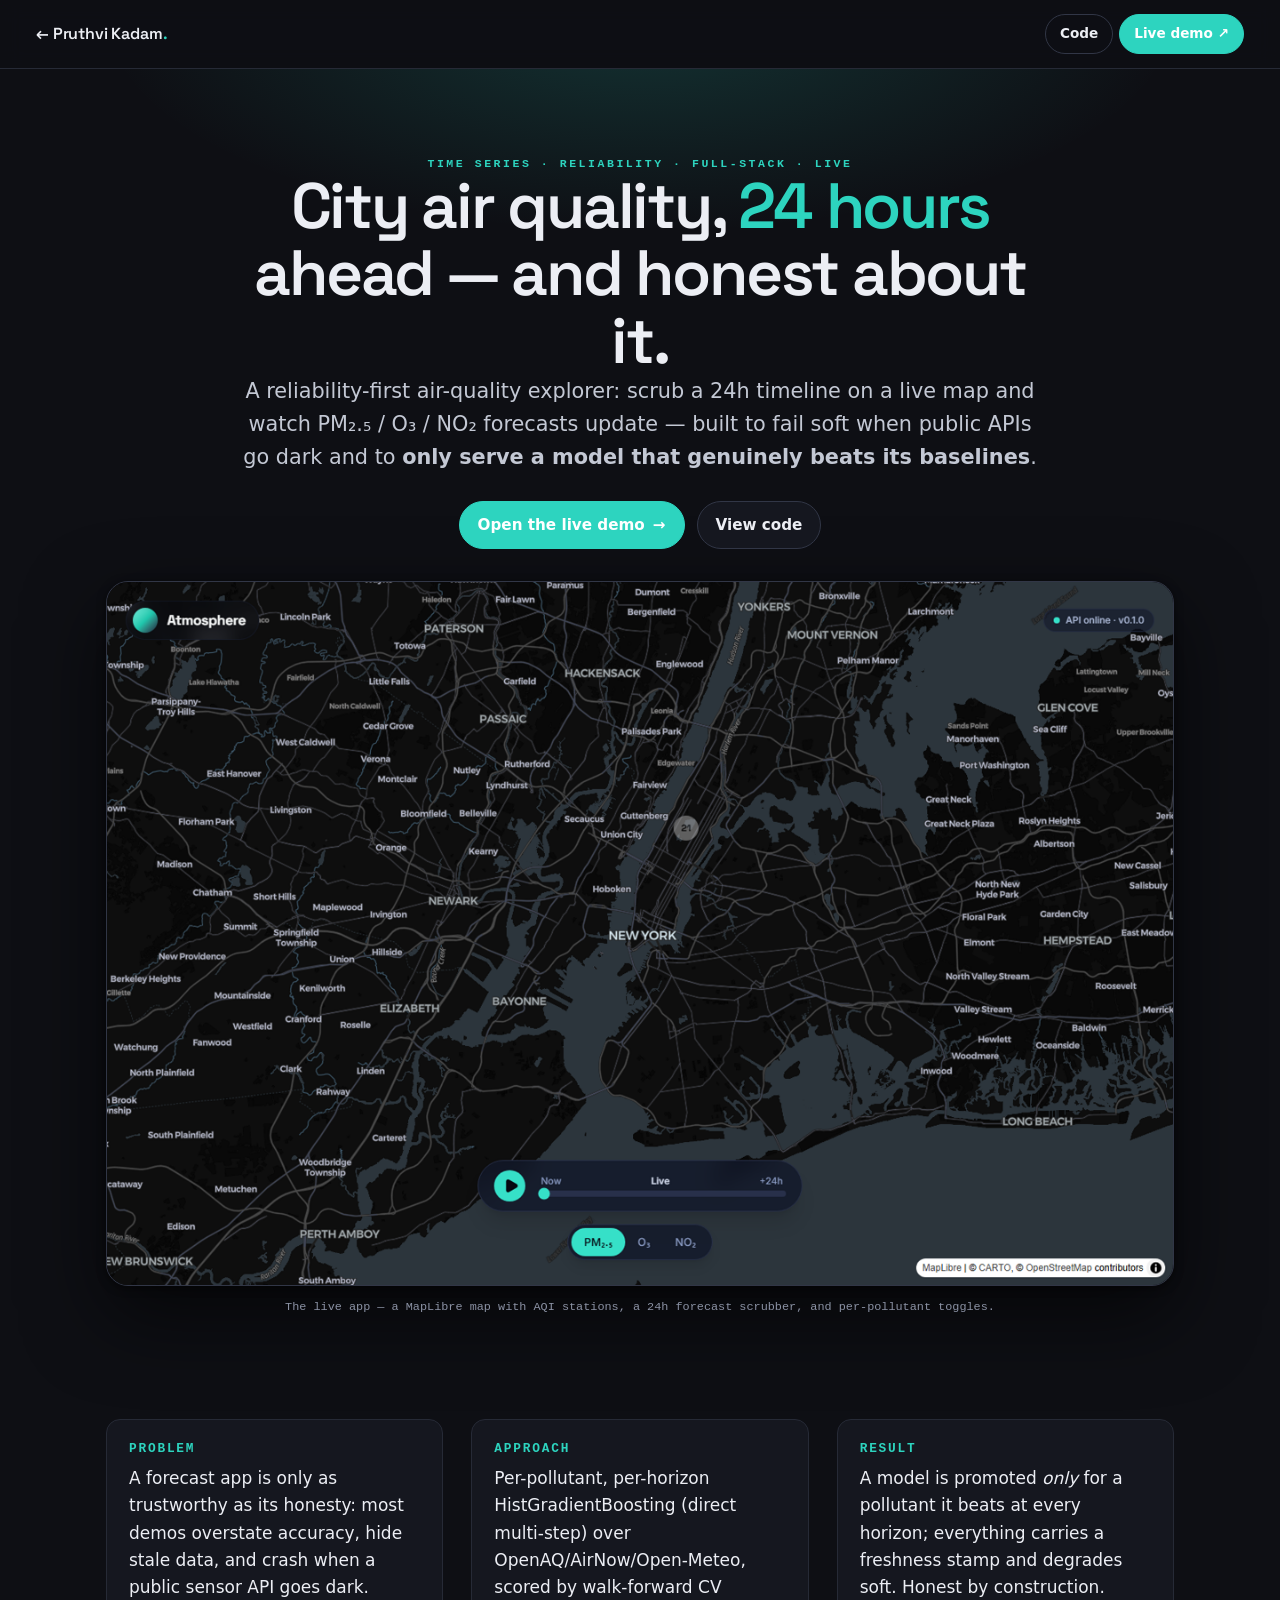
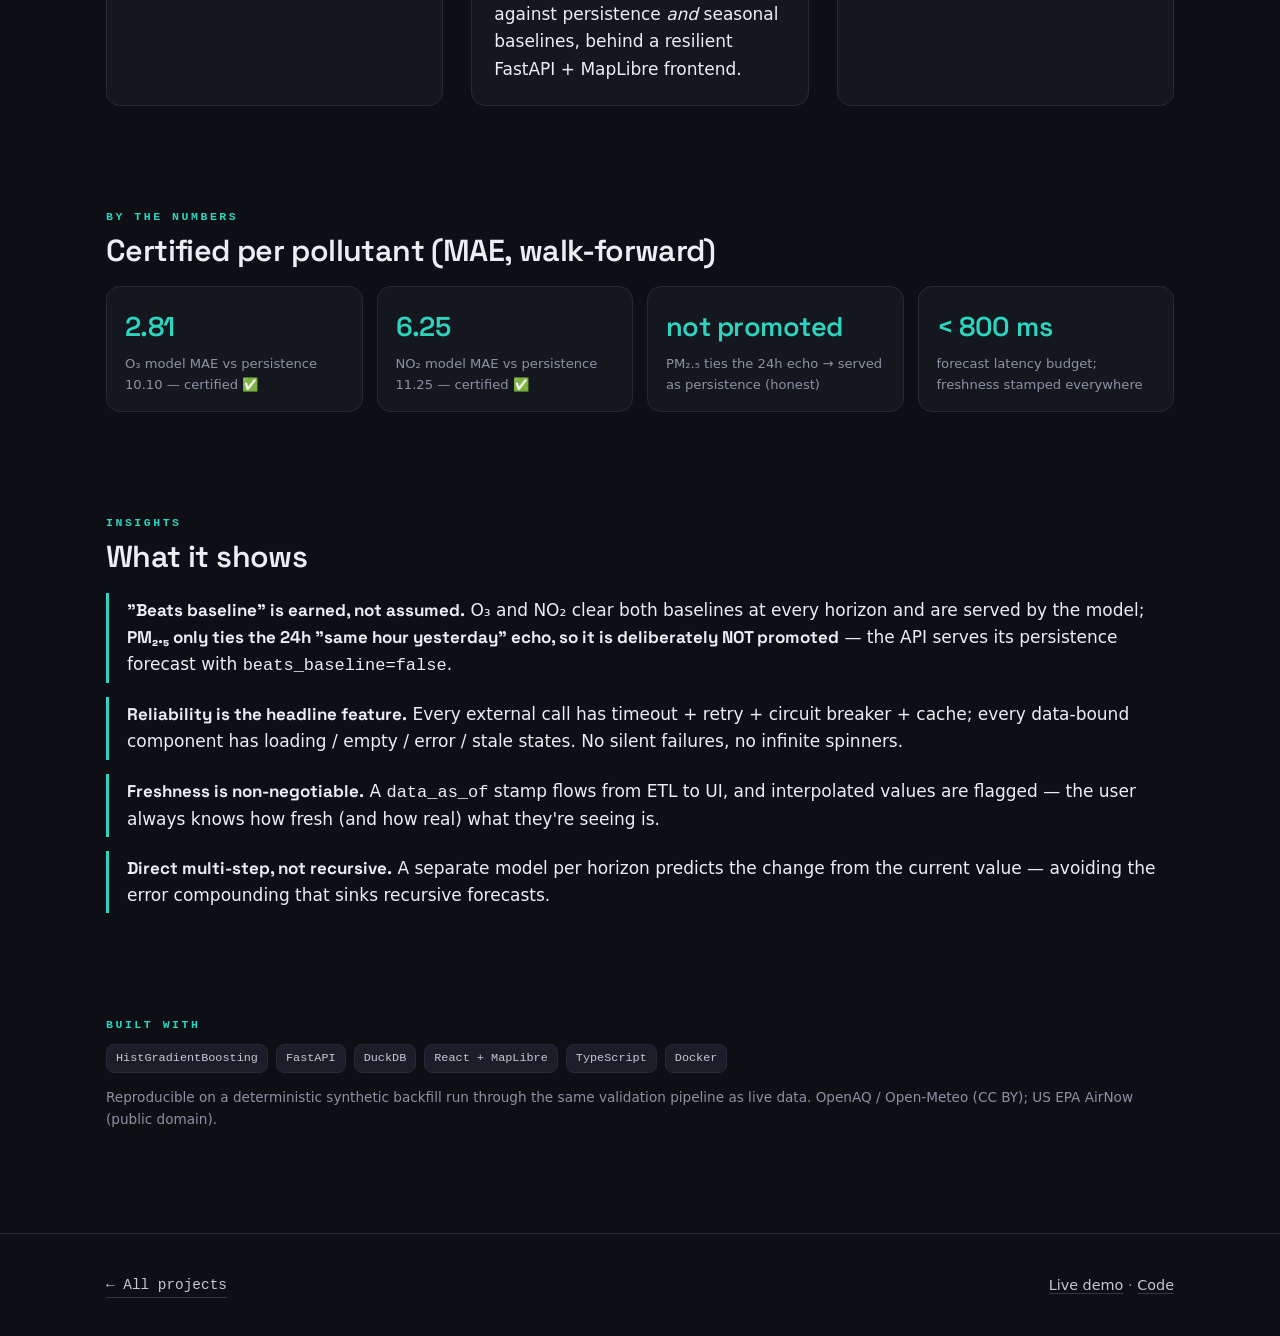
==== p/atmosphere.html @ 10354fe1 "feat: add Atmosphere flagship card + case-study page (live HF deploy, real screenshot)" ====
<!DOCTYPE html>
<html lang="en">

<head>
  <meta charset="UTF-8" />
  <meta name="viewport" content="width=device-width, initial-scale=1.0" />
  <meta name="description" content="Atmosphere — reliability-first urban air-quality forecasting on an interactive MapLibre map. Per-pollutant HistGradientBoosting, honestly certified against baselines. Full-stack React + FastAPI. By Pruthvi Kadam." />
  <title>Atmosphere — Pruthvi Kadam</title>
  <link rel="preconnect" href="https://fonts.googleapis.com" />
  <link rel="preconnect" href="https://fonts.gstatic.com" crossorigin />
  <link href="https://fonts.googleapis.com/css2?family=Space+Grotesk:wght@400;500;600;700&display=swap" rel="stylesheet" />
  <link rel="stylesheet" href="../styles.css" />
  <style>
    /* Archetype: MAP / ATMOSPHERE — dark, teal accent; real map screenshot as the hero. */
    body { --accent: #2dd4bf; }
    .p-hero { text-align: center; padding-block: clamp(40px, 7vw, 86px) clamp(20px,3vw,32px); }
    .p-hero::before { content:""; position:absolute; inset:0; z-index:-1;
      background: radial-gradient(60% 60% at 50% -10%, color-mix(in srgb, var(--accent) 18%, transparent), transparent 70%); }
    .p-hero .lead { margin-inline:auto; }
    .cta-row { display:flex; gap:12px; justify-content:center; flex-wrap:wrap; margin-top:26px; }
    .shot { margin: 0 auto; max-width: 1100px; }
    .shot img { width:100%; border:1px solid var(--line-2); border-radius: var(--r-lg); box-shadow: var(--shadow-lg); display:block; }
    .shot figcaption { font-family: var(--mono); font-size:.74rem; color: var(--muted); text-align:center; margin-top:12px; }
  </style>
</head>

<body class="theme-dark">
  <nav class="nav">
    <a class="brand" href="../index.html">← Pruthvi Kadam<span class="dot">.</span></a>
    <div class="nav-links">
      <a class="btn btn-ghost btn-sm" href="https://huggingface.co/spaces/1luciferxlucifer1/atmosphere/tree/main" target="_blank" rel="noopener">Code</a>
      <a class="btn btn-primary btn-sm" href="https://1luciferxlucifer1-atmosphere.hf.space" target="_blank" rel="noopener">Live demo ↗</a>
    </div>
  </nav>

  <header class="p-hero">
    <div class="container">
      <p class="eyebrow">Time Series · Reliability · Full-stack · Live</p>
      <h1 class="p-title" style="max-width:19ch; margin-inline:auto;">City air quality, <span style="color:var(--accent)">24 hours</span> ahead — and honest about it.</h1>
      <p class="lead">A reliability-first air-quality explorer: scrub a 24h timeline on a live map and watch PM₂.₅ / O₃ / NO₂ forecasts update — built to fail soft when public APIs go dark and to <strong>only serve a model that genuinely beats its baselines</strong>.</p>
      <div class="cta-row">
        <a class="btn btn-primary" href="https://1luciferxlucifer1-atmosphere.hf.space" target="_blank" rel="noopener">Open the live demo <span class="arrow">→</span></a>
        <a class="btn" href="https://huggingface.co/spaces/1luciferxlucifer1/atmosphere/tree/main" target="_blank" rel="noopener">View code</a>
      </div>
    </div>
  </header>

  <section class="section container" style="padding-top:0;">
    <figure class="shot">
      <img src="../assets/atmosphere.png" alt="Atmosphere UI: a dark MapLibre map with an AQI station marker, a Now-to-+24h forecast scrubber, and PM2.5 / O3 / NO2 toggles" loading="lazy" />
      <figcaption>The live app — a MapLibre map with AQI stations, a 24h forecast scrubber, and per-pollutant toggles.</figcaption>
    </figure>
  </section>

  <main>
    <section class="section container" style="padding-top:0;">
      <div class="par">
        <div class="block"><h3>Problem</h3><p class="pdesc">A forecast app is only as trustworthy as its honesty: most demos overstate accuracy, hide stale data, and crash when a public sensor API goes dark.</p></div>
        <div class="block"><h3>Approach</h3><p class="pdesc">Per-pollutant, per-horizon HistGradientBoosting (direct multi-step) over OpenAQ/AirNow/Open-Meteo, scored by walk-forward CV against persistence <em>and</em> seasonal baselines, behind a resilient FastAPI + MapLibre frontend.</p></div>
        <div class="block"><h3>Result</h3><p class="pdesc">A model is promoted <em>only</em> for a pollutant it beats at every horizon; everything carries a freshness stamp and degrades soft. Honest by construction.</p></div>
      </div>
    </section>

    <section class="section container" style="padding-top:0;">
      <p class="eyebrow">By the numbers</p>
      <h2 style="font-size:clamp(1.4rem,3vw,1.9rem); margin:8px 0 20px;">Certified per pollutant (MAE, walk-forward)</h2>
      <div class="metric-grid">
        <div class="metric"><div class="n">2.81</div><div class="l">O₃ model MAE vs persistence 10.10 — certified ✅</div></div>
        <div class="metric"><div class="n">6.25</div><div class="l">NO₂ model MAE vs persistence 11.25 — certified ✅</div></div>
        <div class="metric"><div class="n">not promoted</div><div class="l">PM₂.₅ ties the 24h echo → served as persistence (honest)</div></div>
        <div class="metric"><div class="n">&lt; 800 ms</div><div class="l">forecast latency budget; freshness stamped everywhere</div></div>
      </div>
    </section>

    <section class="section container" style="padding-top:0;">
      <p class="eyebrow">Insights</p>
      <h2 style="font-size:clamp(1.4rem,3vw,1.9rem); margin:8px 0 20px;">What it shows</h2>
      <div class="insights">
        <p class="insight"><b>"Beats baseline" is earned, not assumed.</b> O₃ and NO₂ clear both baselines at every horizon and are served by the model; <b>PM₂.₅ only ties the 24h "same hour yesterday" echo, so it is deliberately NOT promoted</b> — the API serves its persistence forecast with <code>beats_baseline=false</code>.</p>
        <p class="insight"><b>Reliability is the headline feature.</b> Every external call has timeout + retry + circuit breaker + cache; every data-bound component has loading / empty / error / stale states. No silent failures, no infinite spinners.</p>
        <p class="insight"><b>Freshness is non-negotiable.</b> A <code>data_as_of</code> stamp flows from ETL to UI, and interpolated values are flagged — the user always knows how fresh (and how real) what they're seeing is.</p>
        <p class="insight"><b>Direct multi-step, not recursive.</b> A separate model per horizon predicts the change from the current value — avoiding the error compounding that sinks recursive forecasts.</p>
      </div>
    </section>

    <section class="section container" style="padding-top:0;">
      <p class="eyebrow">Built with</p>
      <div class="chips" style="margin-top:10px;">
        <span class="chip">HistGradientBoosting</span><span class="chip">FastAPI</span><span class="chip">DuckDB</span>
        <span class="chip">React + MapLibre</span><span class="chip">TypeScript</span><span class="chip">Docker</span>
      </div>
      <p class="muted" style="margin-top:14px; font-size:.85rem;">Reproducible on a deterministic synthetic backfill run through the same validation pipeline as live data. OpenAQ / Open-Meteo (CC BY); US EPA AirNow (public domain).</p>
    </section>
  </main>

  <footer class="foot">
    <div class="container" style="display:flex; justify-content:space-between; flex-wrap:wrap; gap:12px;">
      <a class="backlink" href="../index.html">← All projects</a>
      <span><a href="https://1luciferxlucifer1-atmosphere.hf.space" target="_blank" rel="noopener">Live demo</a> · <a href="https://huggingface.co/spaces/1luciferxlucifer1/atmosphere/tree/main" target="_blank" rel="noopener">Code</a></span>
    </div>
  </footer>
</body>

</html>
---- styles.css ----
/* ============================================================================
   Pruthvi Kadam — portfolio design system
   Shared foundation. Each page sets its own --accent / theme + archetype on top,
   so the front page and every project page look distinct while staying coherent.
   Plain CSS, no build. Mobile-first. Honors prefers-reduced-motion.
   ========================================================================== */

/* ---------- Tokens (light default) ---------- */
:root {
  --bg: #fbfbfa;
  --surface: #ffffff;
  --surface-2: #f4f5f3;
  --ink: #16181d;
  --ink-2: #3c4250;
  --muted: #6b7280;
  --line: #e7e8e3;
  --line-2: #d9dbd4;

  --accent: #3b5bdb;          /* per-page override */
  --accent-ink: #1e2a78;
  --accent-soft: color-mix(in srgb, var(--accent) 12%, transparent);
  --accent-line: color-mix(in srgb, var(--accent) 38%, transparent);

  --ok: #2f9e44;
  --warn: #e8861a;
  --alert: #e03131;

  --maxw: 1140px;
  --gap: clamp(16px, 3vw, 28px);
  --r-sm: 8px;
  --r: 14px;
  --r-lg: 22px;
  --shadow: 0 1px 2px rgba(16,18,29,.04), 0 8px 30px rgba(16,18,29,.06);
  --shadow-lg: 0 2px 6px rgba(16,18,29,.06), 0 20px 60px rgba(16,18,29,.12);

  --display: "Space Grotesk", ui-sans-serif, system-ui, -apple-system, "Segoe UI", sans-serif;
  --body: ui-sans-serif, system-ui, -apple-system, "Segoe UI", Roboto, Helvetica, Arial, sans-serif;
  --mono: ui-monospace, "JetBrains Mono", "SFMono-Regular", Menlo, Consolas, monospace;
}

/* Dark theme: any element/page with .theme-dark flips the palette via the same tokens. */
.theme-dark {
  --bg: #0e0f14;
  --surface: #15171f;
  --surface-2: #1b1e28;
  --ink: #eceef4;
  --ink-2: #c3c8d4;
  --muted: #8b92a4;
  --line: #262a36;
  --line-2: #313646;
  --shadow: 0 1px 2px rgba(0,0,0,.4), 0 10px 40px rgba(0,0,0,.5);
  --shadow-lg: 0 2px 8px rgba(0,0,0,.5), 0 30px 80px rgba(0,0,0,.6);
}

/* ---------- Reset / base ---------- */
*, *::before, *::after { box-sizing: border-box; }
html { scroll-behavior: smooth; -webkit-text-size-adjust: 100%; }
body {
  margin: 0;
  font-family: var(--body);
  background: var(--bg);
  color: var(--ink);
  line-height: 1.6;
  font-size: 17px;
  -webkit-font-smoothing: antialiased;
  text-rendering: optimizeLegibility;
}
img { max-width: 100%; display: block; }
a { color: inherit; text-decoration: none; }
::selection { background: var(--accent); color: #fff; }

h1, h2, h3 { font-family: var(--display); font-weight: 600; letter-spacing: -0.02em; line-height: 1.05; margin: 0; }
p { margin: 0; }

/* ---------- Layout ---------- */
.container { width: 100%; max-width: var(--maxw); margin-inline: auto; padding-inline: clamp(18px, 4vw, 36px); }
.container-narrow { max-width: 880px; }
.section { padding-block: clamp(48px, 8vw, 104px); }
.stack > * + * { margin-top: var(--flow, 1rem); }
.eyebrow {
  font-family: var(--mono); font-size: .72rem; letter-spacing: .22em; text-transform: uppercase;
  color: var(--accent); font-weight: 600; margin: 0;
}
.lead { font-size: clamp(1.05rem, 2vw, 1.3rem); color: var(--ink-2); max-width: 60ch; }
.muted { color: var(--muted); }

/* ---------- Nav ---------- */
.nav {
  position: sticky; top: 0; z-index: 50;
  display: flex; align-items: center; justify-content: space-between;
  gap: 16px; padding: 14px clamp(18px, 4vw, 36px);
  background: color-mix(in srgb, var(--bg) 82%, transparent);
  backdrop-filter: saturate(1.4) blur(10px);
  border-bottom: 1px solid var(--line);
}
.nav .brand { font-family: var(--display); font-weight: 600; letter-spacing: -0.01em; font-size: 1rem; }
.nav .brand .dot { color: var(--accent); }
.nav-links { display: flex; gap: 6px; flex-wrap: wrap; align-items: center; }

/* ---------- Buttons ---------- */
.btn {
  --pad: 11px 18px;
  display: inline-flex; align-items: center; gap: 8px;
  padding: var(--pad); border-radius: 999px; font-size: .95rem; font-weight: 600;
  border: 1px solid var(--line-2); background: var(--surface); color: var(--ink);
  transition: transform .14s ease, border-color .14s ease, background .14s ease, box-shadow .14s ease;
  white-space: nowrap; cursor: pointer;
}
.btn:hover { transform: translateY(-2px); border-color: var(--accent); box-shadow: var(--shadow); }
.btn-primary { background: var(--accent); border-color: var(--accent); color: #fff; }
.btn-primary:hover { background: color-mix(in srgb, var(--accent) 88%, #000); }
.btn-ghost { background: transparent; }
.btn-sm { --pad: 8px 14px; font-size: .85rem; }
.btn .arrow { transition: transform .15s ease; }
.btn:hover .arrow { transform: translateX(3px); }

/* ---------- Pills / chips / tags ---------- */
.pill {
  display: inline-flex; align-items: center; gap: 7px;
  font-size: .76rem; font-weight: 600; letter-spacing: .02em;
  padding: 5px 11px; border-radius: 999px; border: 1px solid var(--line-2); color: var(--ink-2);
}
.pill .led { width: 7px; height: 7px; border-radius: 50%; background: var(--ok); box-shadow: 0 0 0 3px color-mix(in srgb, var(--ok) 22%, transparent); }
.pill.is-progress .led { background: var(--warn); box-shadow: 0 0 0 3px color-mix(in srgb, var(--warn) 22%, transparent); }
.chip {
  font-family: var(--mono); font-size: .74rem; font-weight: 500;
  padding: 4px 9px; border-radius: var(--r-sm); background: var(--surface-2); color: var(--ink-2);
  border: 1px solid var(--line);
}
.chips { display: flex; flex-wrap: wrap; gap: 8px; }

/* ---------- Stats / metrics ---------- */
.stat-row { display: flex; flex-wrap: wrap; gap: clamp(20px, 5vw, 56px); }
.stat .n { font-family: var(--display); font-size: clamp(1.7rem, 4vw, 2.5rem); font-weight: 600; letter-spacing: -.03em; line-height: 1; }
.stat .l { font-size: .82rem; color: var(--muted); margin-top: 6px; }
.metric-grid { display: grid; grid-template-columns: repeat(auto-fit, minmax(150px, 1fr)); gap: 14px; }
.metric {
  border: 1px solid var(--line); border-radius: var(--r); padding: 18px 18px 16px; background: var(--surface);
}
.metric .n { font-family: var(--display); font-size: 1.7rem; font-weight: 600; letter-spacing: -.02em; color: var(--accent); }
.metric .l { font-size: .82rem; color: var(--muted); margin-top: 4px; }

/* ---------- Project grid (front page) ---------- */
.grid { display: grid; grid-template-columns: repeat(12, 1fr); gap: var(--gap); }
.proj {
  grid-column: span 6; position: relative; display: flex; flex-direction: column;
  border: 1px solid var(--line); border-radius: var(--r-lg); background: var(--surface);
  padding: 26px; overflow: hidden; isolation: isolate;
  transition: transform .18s ease, box-shadow .18s ease, border-color .18s ease;
}
.proj::after {
  content: ""; position: absolute; inset: 0; z-index: -1; opacity: 0;
  background: radial-gradient(420px 160px at 100% 0%, var(--accent-soft), transparent 70%);
  transition: opacity .25s ease;
}
.proj:hover { transform: translateY(-4px); box-shadow: var(--shadow-lg); border-color: var(--accent-line); }
.proj:hover::after { opacity: 1; }
.proj.span-4 { grid-column: span 4; }
.proj.span-12 { grid-column: span 12; }
.proj .rank { font-family: var(--mono); font-size: .72rem; color: var(--muted); }
.proj .ptitle { font-size: 1.4rem; margin: 10px 0 4px; }
.proj .pmetric { font-family: var(--display); font-weight: 600; color: var(--accent); font-size: 1.02rem; margin-bottom: 8px; }
.proj .pdesc { color: var(--ink-2); font-size: .96rem; }
.proj .pfoot { margin-top: auto; display: flex; align-items: center; justify-content: space-between; gap: 12px; padding-top: 18px; }
.proj .go { font-weight: 600; color: var(--accent); display: inline-flex; gap: 7px; align-items: center; }
.proj:hover .go .arrow { transform: translateX(4px); }
.card-tags { display: flex; gap: 7px; flex-wrap: wrap; margin-top: 14px; }

/* ---------- Footer ---------- */
.foot { border-top: 1px solid var(--line); padding-block: 40px; color: var(--muted); font-size: .9rem; }
.foot a { color: var(--ink-2); border-bottom: 1px solid var(--line-2); }
.foot a:hover { color: var(--accent); border-color: var(--accent); }

/* ---------- Project-page scaffolding ---------- */
.backlink { display: inline-flex; align-items: center; gap: 8px; font-size: .9rem; color: var(--muted); font-family: var(--mono); }
.backlink:hover { color: var(--accent); }
.p-hero { padding-block: clamp(40px, 7vw, 84px); position: relative; overflow: hidden; }
.p-title { font-size: clamp(2.2rem, 6vw, 4rem); letter-spacing: -.035em; }
.par { display: grid; grid-template-columns: repeat(3, 1fr); gap: var(--gap); }
.par .block { border: 1px solid var(--line); border-radius: var(--r); background: var(--surface); padding: 22px; }
.par .block h3 { font-size: .8rem; font-family: var(--mono); text-transform: uppercase; letter-spacing: .14em; color: var(--accent); margin-bottom: 10px; }
.insights { display: grid; gap: 14px; }
.insight { border-left: 3px solid var(--accent); padding: 4px 0 4px 18px; }
.insight b { font-family: var(--display); }

/* ---------- Motion / a11y ---------- */
@media (prefers-reduced-motion: reduce) {
  * { animation: none !important; transition: none !important; scroll-behavior: auto !important; }
}
:focus-visible { outline: 2px solid var(--accent); outline-offset: 3px; border-radius: 4px; }

/* ---------- Responsive ---------- */
@media (max-width: 820px) {
  .proj, .proj.span-4 { grid-column: span 12; }
  .par { grid-template-columns: 1fr; }
}
@media (max-width: 560px) {
  body { font-size: 16px; }
  .nav-links .btn:not(.btn-primary) { display: none; }
}
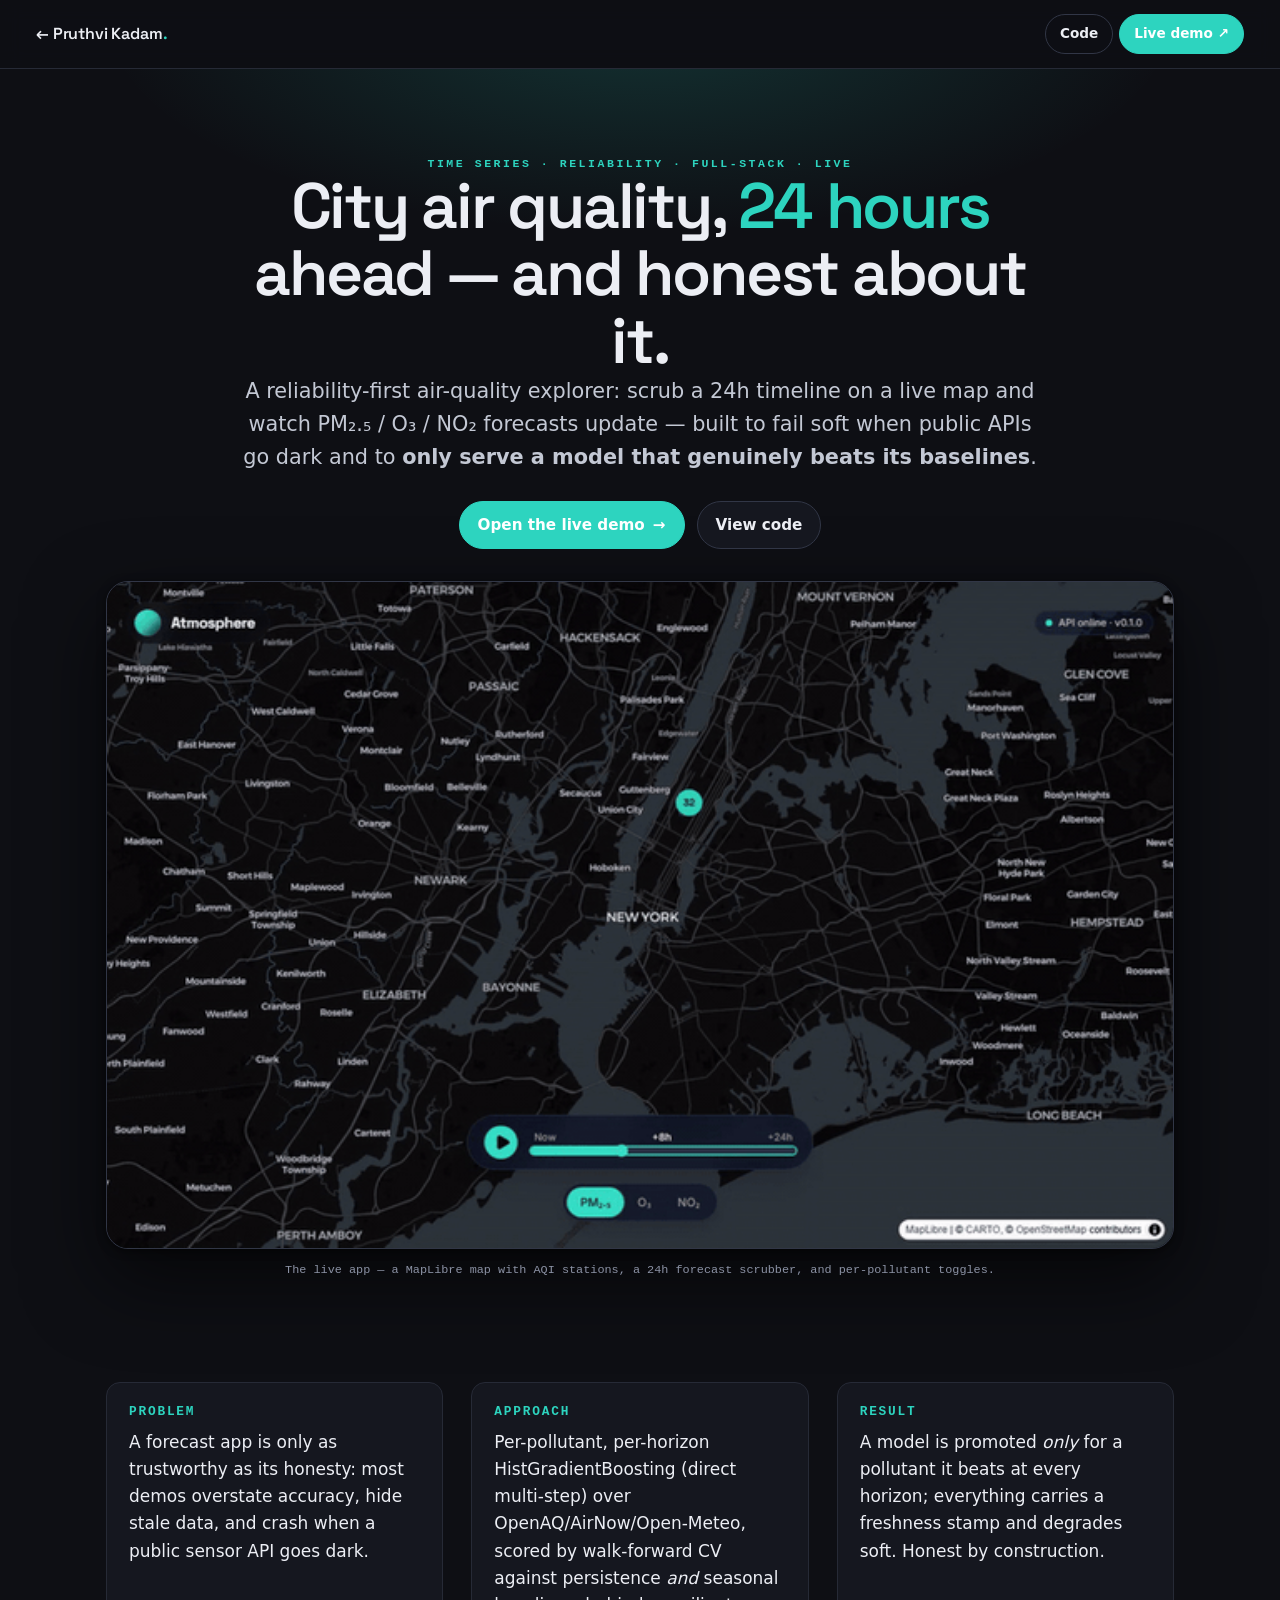
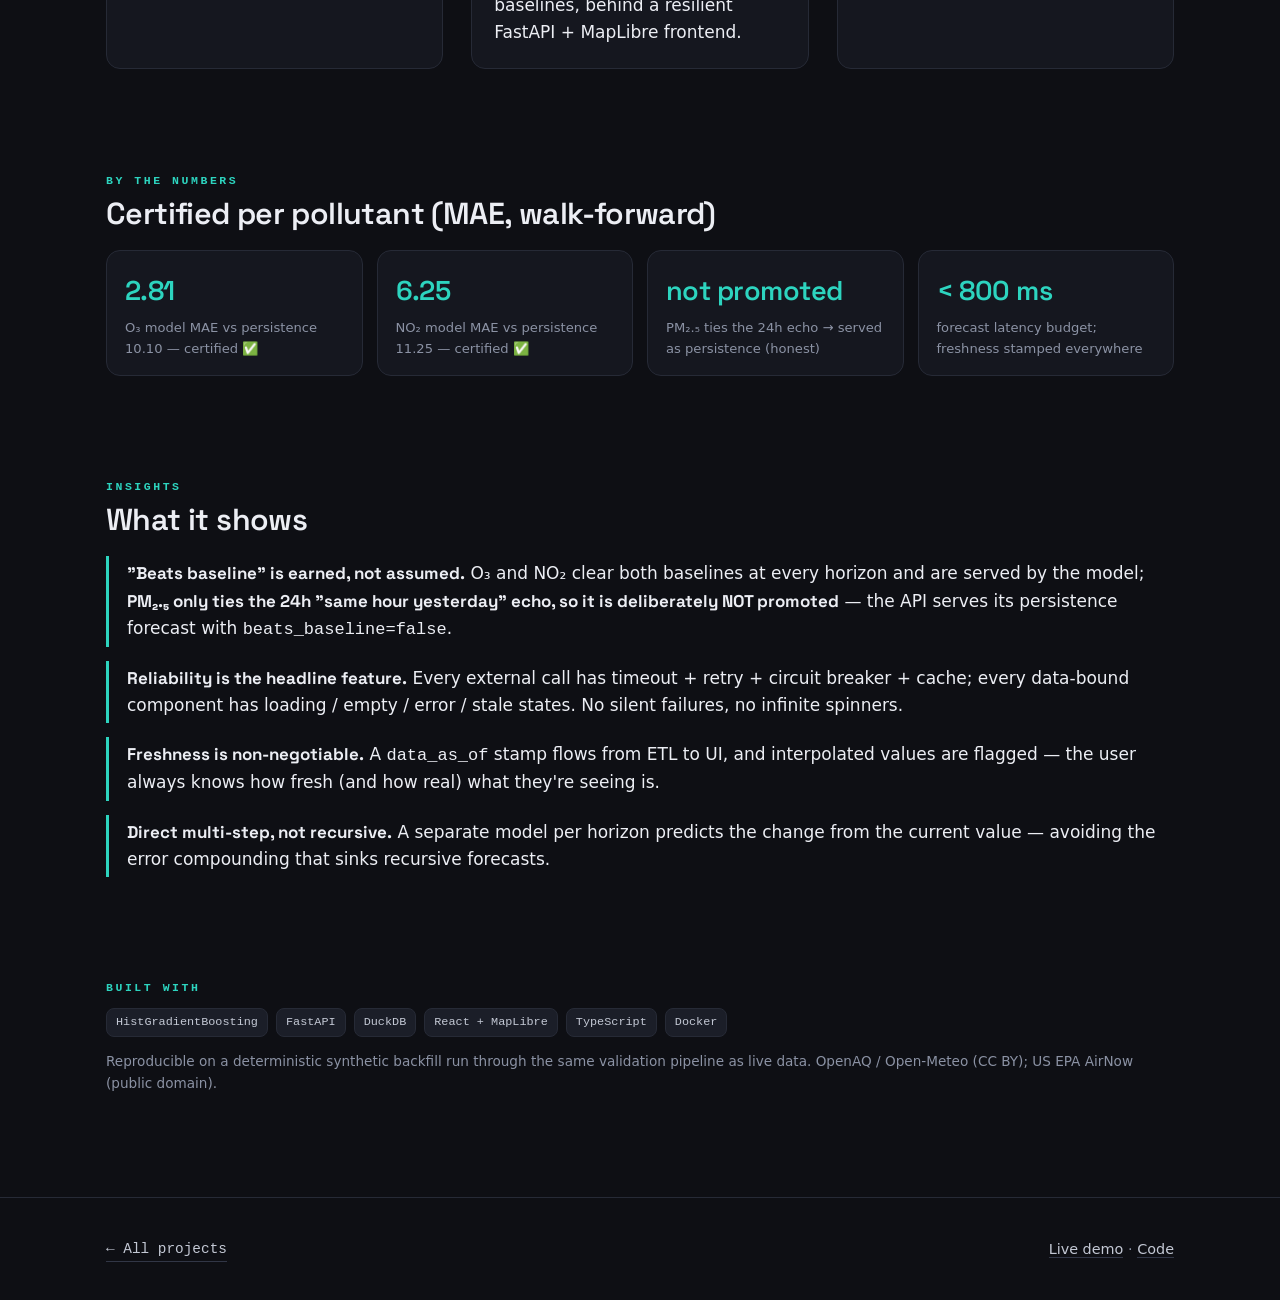
==== commit 42547922: "feat: add live demo GIFs to flagship cards + 7 case studies (reduced-motion posters)" ====
--- a/p/atmosphere.html
+++ b/p/atmosphere.html
@@ -47,7 +47,7 @@
 
   <section class="section container" style="padding-top:0;">
     <figure class="shot">
-      <img src="../assets/atmosphere.png" alt="Atmosphere UI: a dark MapLibre map with an AQI station marker, a Now-to-+24h forecast scrubber, and PM2.5 / O3 / NO2 toggles" loading="lazy" />
+      <img src="../assets/atmosphere.gif" data-gif data-poster="../assets/atmosphere.png" alt="Atmosphere UI: a dark MapLibre map with an AQI station marker, a Now-to-+24h forecast scrubber, and PM2.5 / O3 / NO2 toggles" loading="lazy" />
       <figcaption>The live app — a MapLibre map with AQI stations, a 24h forecast scrubber, and per-pollutant toggles.</figcaption>
     </figure>
   </section>
@@ -99,6 +99,7 @@
       <span><a href="https://1luciferxlucifer1-atmosphere.hf.space" target="_blank" rel="noopener">Live demo</a> · <a href="https://huggingface.co/spaces/1luciferxlucifer1/atmosphere/tree/main" target="_blank" rel="noopener">Code</a></span>
     </div>
   </footer>
+  <script>if(matchMedia("(prefers-reduced-motion: reduce)").matches)document.querySelectorAll("img[data-gif]").forEach(i=>{i.src=i.dataset.poster;});</script>
 </body>
 
 </html>
